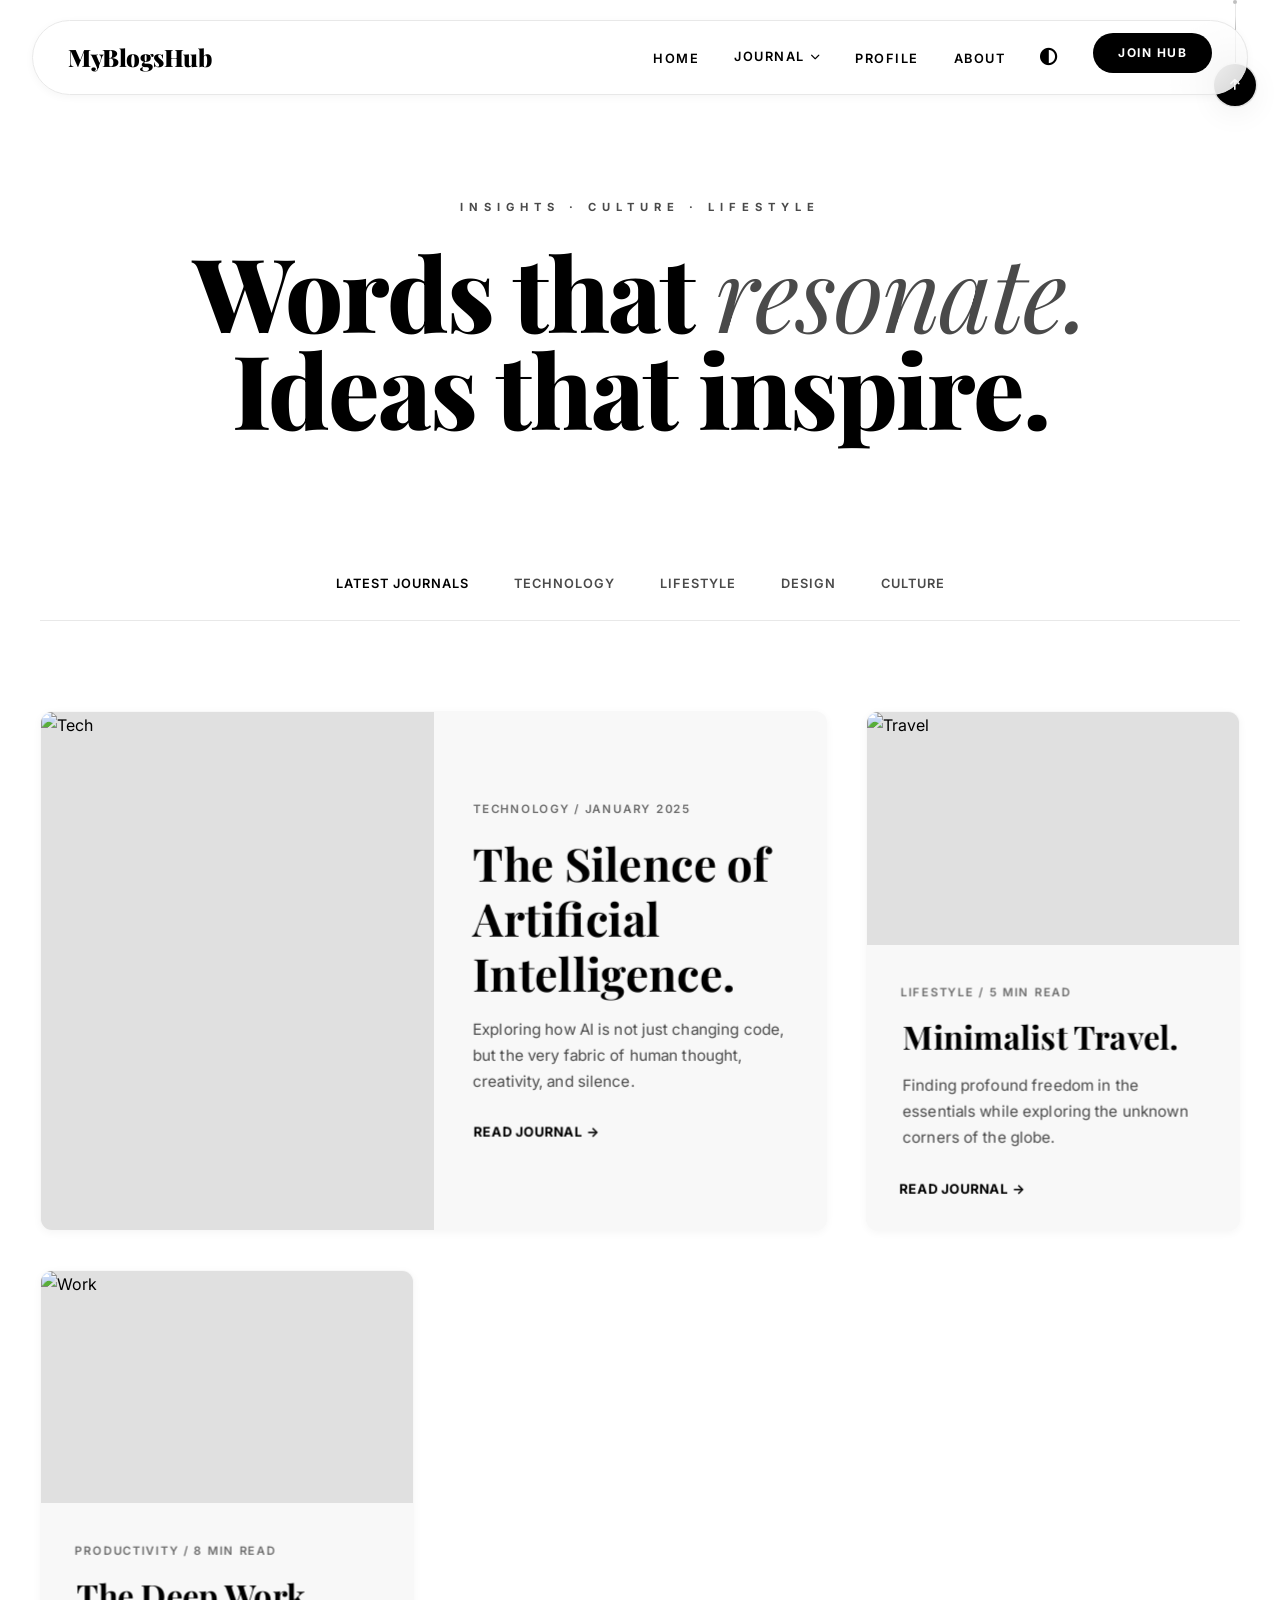
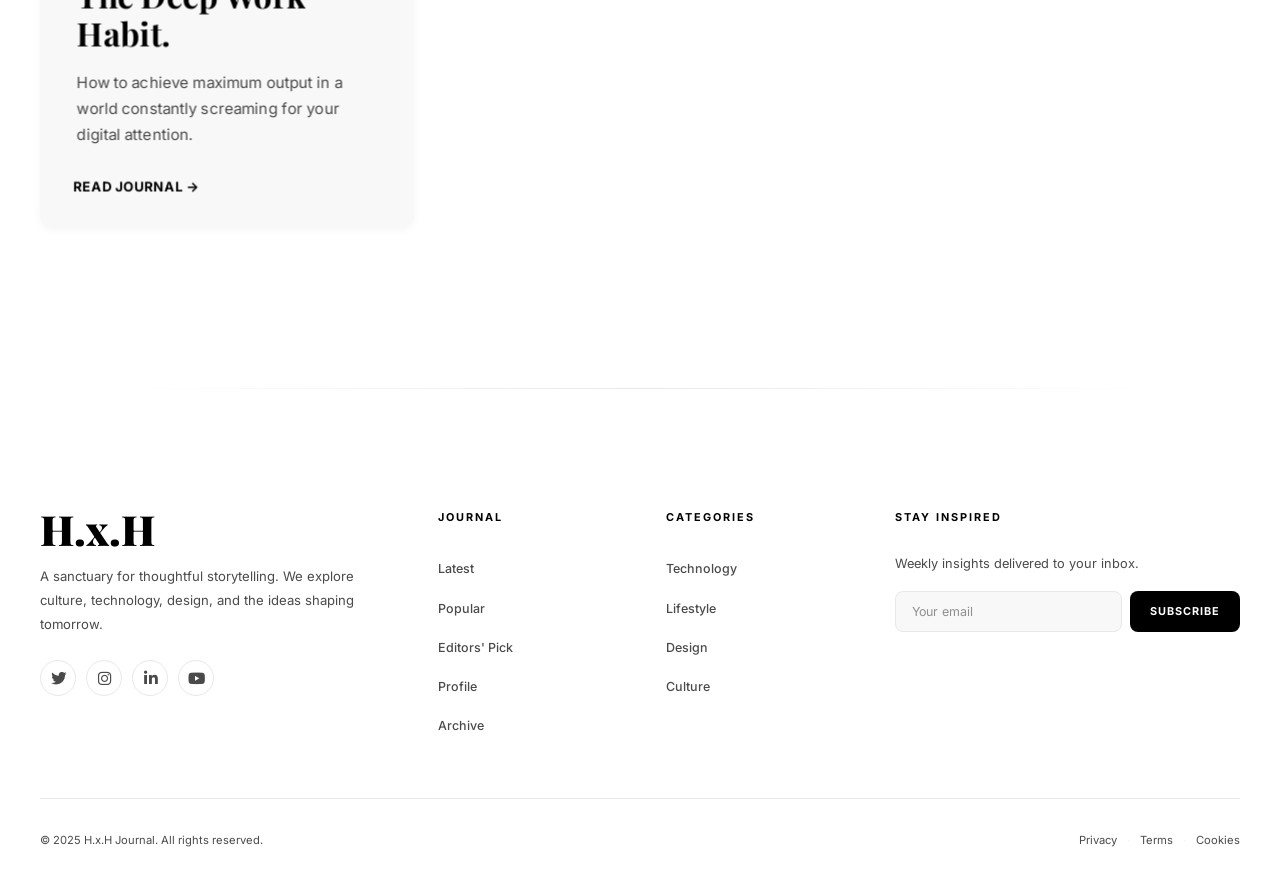
==== index.html @ dd40be82 "rider: removed drag-to-scroll, restored simple click-to-top button" ====
<!DOCTYPE html>
<html lang="en">
<head>
  <meta charset="UTF-8">
  <meta name="viewport" content="width=device-width, initial-scale=1.0">
  <title>H.x.H – Premium Responsive Journal</title>
  <link rel="stylesheet" href="https://cdnjs.cloudflare.com/ajax/libs/font-awesome/6.0.0-beta3/css/all.min.css">
  <link rel="stylesheet" href="css/style.css?v=16">
  <script src="https://cdn.tailwindcss.com"></script>
  <style>
    .hero {
      padding: clamp(140px, 22vh, 220px) 0 clamp(50px, 8vw, 100px);
      text-align: center;
    }
    .hero-tag {
      font-size: clamp(0.6rem, 0.9vw, 0.7rem);
      text-transform: uppercase;
      letter-spacing: clamp(3px, 1vw, 6px);
      color: var(--sub-text);
      margin-bottom: 25px;
      display: block;
      font-weight: 700;
    }
    .hero h1 {
      font-family: 'Playfair Display', serif;
      font-size: clamp(2.2rem, 8vw, 6.8rem);
      font-weight: 800;
      line-height: 0.95;
      letter-spacing: -2px;
      margin-bottom: 35px;
    }
    .hero h1 span {
      font-style: italic;
      font-weight: 400;
      color: var(--sub-text);
    }
    .filter-bar {
      display: flex;
      justify-content: center;
      gap: clamp(15px, 4vw, 45px);
      margin-bottom: clamp(50px, 8vw, 90px);
      border-bottom: 1px solid var(--border-color);
      padding-bottom: 25px;
      overflow-x: auto;
      scrollbar-width: none;
      -ms-overflow-style: none;
      flex-wrap: nowrap;
    }
    .filter-bar::-webkit-scrollbar { display: none; }
    .filter-item {
      background: none;
      border: none;
      color: var(--sub-text);
      cursor: pointer;
      font-family: 'Inter', sans-serif;
      font-weight: 600;
      font-size: clamp(0.72rem, 1vw, 0.85rem);
      position: relative;
      text-transform: uppercase;
      letter-spacing: 1px;
      transition: color 0.3s, transform 0.3s;
      white-space: nowrap;
      padding: 4px 0;
      flex-shrink: 0;
    }
    .filter-item:hover { transform: translateY(-1px); }
    .filter-item.active, .filter-item:hover { color: var(--text-color); }
    .filter-item.active::after {
      content: '';
      position: absolute;
      bottom: -26px;
      left: 0;
      width: 100%;
      height: 2px;
      background: var(--text-color);
      border-radius: 1px;
      animation: slideIn 0.3s ease;
    }
    @keyframes slideIn {
      0% { transform: scaleX(0); }
      100% { transform: scaleX(1); }
    }
    .blog-masonry {
      display: grid;
      grid-template-columns: repeat(12, 1fr);
      gap: clamp(20px, 3vw, 40px);
      padding-bottom: clamp(60px, 10vw, 120px);
    }
    .blog-card { grid-column: span 4; }
    .blog-card.featured { grid-column: span 8; flex-direction: row; }
    .featured .card-img-wrap { width: 50%; height: auto; min-height: 400px; aspect-ratio: unset; }
    .featured .card-title { font-size: clamp(1.6rem, 3.5vw, 2.8rem); }
    @media (max-width: 1100px) {
      .blog-card { grid-column: span 6; }
      .blog-card.featured { grid-column: span 12; flex-direction: column; }
      .featured .card-img-wrap { width: 100%; min-height: 320px; aspect-ratio: 16/9; }
    }
    @media (max-width: 768px) {
      .blog-card { grid-column: span 12; }
      .hero h1 { font-size: 3rem; }
      .filter-bar { gap: 20px; justify-content: flex-start; padding: 0 10px 20px; }
    }
    @media (max-width: 420px) {
      .hero { padding: 110px 0 40px; }
      .hero h1 { font-size: 2rem; }
      .hero-tag { font-size: 0.58rem; letter-spacing: 2px; }
      .featured .card-title { font-size: 1.4rem; }
      .blog-masonry { gap: 16px; }
      .filter-bar { gap: 12px; padding-bottom: 16px; }
      .filter-item { font-size: 0.65rem; }
    }
  </style>
</head>
<body class="light-theme">


  <header id="mainHeader">
    <div class="nav-wrap" id="navWrap">
      <a href="index.html" class="logo">MyBlogsHub</a>
      <nav>
        <ul class="nav-links" id="navLinks">
          <li><a href="index.html">Home</a></li>
          <li class="dropdown-parent">
            <span class="dropdown-toggle">Journal <i class="fas fa-chevron-down"></i></span>
            <ul class="dropdown-menu">
              <li><a href="blogs.html?category=all" class="all-cat">All Categories</a></li>
              <li><a href="blogs.html?category=technology">Technology</a></li>
              <li><a href="blogs.html?category=lifestyle">Lifestyle</a></li>
              <li><a href="blogs.html?category=design">Design</a></li>
              <li><a href="blogs.html?category=culture">Culture</a></li>
              <li><a href="blogs.html?category=productivity">Productivity</a></li>
            </ul>
          </li>

          <li><a href="profile.html">Profile</a></li>
          <li><a href="about.html">About</a></li>
          <li><button class="theme-toggle" id="themeToggle"><i class="fas fa-adjust"></i></button></li>
          <li><a href="join-hub.html" class="join-hub-btn">Join Hub</a></li>
        </ul>
        <button class="hamburger-icon" onclick="toggleMenu()"><i class="fas fa-bars"></i></button>
      </nav>
    </div>
  </header>

  <div id="closeBtn" onclick="toggleMenu()">&times;</div>

  <main>
    <section class="hero container" data-parallax="0.08">
      <span class="hero-tag reveal">Insights · Culture · Lifestyle</span>
      <h1 class="reveal">Words that <span>resonate.</span><br>Ideas that inspire.</h1>
    </section>
    <section class="container reveal">
      <div class="filter-bar reveal">
        <button class="filter-item active ripple-btn">Latest Journals</button>
        <button class="filter-item ripple-btn">Technology</button>
        <button class="filter-item ripple-btn">Lifestyle</button>
        <button class="filter-item ripple-btn">Design</button>
        <button class="filter-item ripple-btn">Culture</button>
      </div>
      <div class="blog-masonry" id="blogGrid">
        <article class="blog-card featured tilt-card">
          <div class="card-img-wrap"><img src="https://images.unsplash.com/photo-1499750310107-5fef28a66643?auto=format&fit=crop&w=1200&q=80" alt="Tech" loading="lazy"></div>
          <div class="card-content tilt-card-inner">
            <span class="card-meta">Technology / January 2025</span>
            <h2 class="card-title">The Silence of Artificial Intelligence.</h2>
            <p class="card-desc">Exploring how AI is not just changing code, but the very fabric of human thought, creativity, and silence.</p>
            <a href="post.html?id=0" class="card-link">Read Journal &rarr;</a>
          </div>
        </article>
        <article class="blog-card tilt-card">
          <div class="card-img-wrap"><img src="https://images.unsplash.com/photo-1516483638261-f4dbaf036963?auto=format&fit=crop&w=800&q=80" alt="Travel" loading="lazy"></div>
          <div class="card-content tilt-card-inner">
            <span class="card-meta">Lifestyle / 5 min read</span>
            <h2 class="card-title">Minimalist Travel.</h2>
            <p class="card-desc">Finding profound freedom in the essentials while exploring the unknown corners of the globe.</p>
            <a href="post.html?id=1" class="card-link">Read Journal &rarr;</a>
          </div>
        </article>
        <article class="blog-card tilt-card">
          <div class="card-img-wrap"><img src="https://images.unsplash.com/photo-1515378791036-0648a3ef77b2?auto=format&fit=crop&w=800&q=80" alt="Work" loading="lazy"></div>
          <div class="card-content tilt-card-inner">
            <span class="card-meta">Productivity / 8 min read</span>
            <h2 class="card-title">The Deep Work Habit.</h2>
            <p class="card-desc">How to achieve maximum output in a world constantly screaming for your digital attention.</p>
            <a href="post.html?id=2" class="card-link">Read Journal &rarr;</a>
          </div>
        </article>
      </div>
    </section>
  </main>

  <footer>
    <div class="container">
      <div class="footer-grid">
        <div class="footer-col footer-about">
          <div class="footer-logo">H.x.H</div>
          <p>A sanctuary for thoughtful storytelling. We explore culture, technology, design, and the ideas shaping tomorrow.</p>
          <div class="social-icons">
            <a href="#" aria-label="Twitter"><i class="fab fa-twitter"></i></a>
            <a href="#" aria-label="Instagram"><i class="fab fa-instagram"></i></a>
            <a href="#" aria-label="LinkedIn"><i class="fab fa-linkedin-in"></i></a>
            <a href="#" aria-label="YouTube"><i class="fab fa-youtube"></i></a>
          </div>
        </div>
        <div class="footer-col"><h4>Journal</h4><ul class="footer-links"><li><a href="blogs.html?category=all">Latest</a></li><li><a href="blogs.html?category=all">Popular</a></li><li><a href="blogs.html?category=all">Editors' Pick</a></li><li><a href="profile.html">Profile</a></li><li><a href="blogs.html?category=all">Archive</a></li></ul></div>
        <div class="footer-col"><h4>Categories</h4><ul class="footer-links"><li><a href="blogs.html?category=technology">Technology</a></li><li><a href="blogs.html?category=lifestyle">Lifestyle</a></li><li><a href="blogs.html?category=design">Design</a></li><li><a href="blogs.html?category=culture">Culture</a></li></ul></div>
        <div class="footer-col"><h4>Stay Inspired</h4><p class="newsletter-text">Weekly insights delivered to your inbox.</p><form class="newsletter-form" onsubmit="event.preventDefault();this.querySelector('input').value='';this.querySelector('button').textContent='Subscribed!';setTimeout(()=>this.querySelector('button').textContent='Subscribe',2000);"><input type="email" placeholder="Your email" required><button type="submit">Subscribe</button></form></div>
      </div>
      <div class="footer-bottom"><span>&copy; 2025 H.x.H Journal. All rights reserved.</span><div class="footer-links-row"><a href="#">Privacy</a><span class="dot">&middot;</span><a href="#">Terms</a><span class="dot">&middot;</span><a href="#">Cookies</a></div></div>
    </div>
  </footer>

  <script src="https://cdnjs.cloudflare.com/ajax/libs/gsap/3.12.5/gsap.min.js"></script>
  <script src="https://cdnjs.cloudflare.com/ajax/libs/gsap/3.12.5/ScrollTrigger.min.js"></script>
  <script src="js/app.js?v=16"></script>
  <script>
    document.querySelectorAll('.filter-item').forEach(item=>{ item.addEventListener('click',function(){ document.querySelectorAll('.filter-item').forEach(b=>b.classList.remove('active')); this.classList.add('active'); }); });
  </script>

<div id="pt" style="position:fixed;top:0;left:0;width:100%;height:100%;background:var(--bg-color);z-index:9999;pointer-events:none;display:none;transform-origin:bottom;"></div>
</body>
</html>
---- css/style.css ----
@import url('https://fonts.googleapis.com/css2?family=Inter:wght@300;400;500;600;700&family=Playfair+Display:ital,wght@0,700;0,800;0,900;1,700&display=swap');

:root {
  --bg-color: #ffffff;
  --text-color: #000000;
  --accent-color: #1a1a1a;
  --sub-text: #4a4a4a;
  --card-bg: #f8f8f8;
  --border-color: #e8e8e8;
  --glass-bg: rgba(255, 255, 255, 0.82);
  --shadow-sm: 0 2px 8px rgba(0,0,0,0.04);
  --shadow-md: 0 8px 30px rgba(0,0,0,0.06);
  --shadow-lg: 0 20px 60px rgba(0,0,0,0.08);
  --shadow-hover: 0 25px 70px rgba(0,0,0,0.1);
  --spring: cubic-bezier(0.34, 1.56, 0.64, 1);
  --smooth: cubic-bezier(0.22, 1, 0.36, 1);
  --snap: cubic-bezier(0.5, 0, 0, 1);
  --radius-sm: 6px;
  --radius-md: 12px;
  --radius-lg: 20px;
  --radius-full: 100px;
}

.dark-theme {
  --bg-color: #0a0a0a;
  --text-color: #ffffff;
  --accent-color: #f0f0f0;
  --sub-text: #b0b0b0;
  --card-bg: #111111;
  --border-color: #1e1e1e;
  --glass-bg: rgba(10, 10, 10, 0.88);
  --shadow-sm: 0 2px 8px rgba(0,0,0,0.2);
  --shadow-md: 0 8px 30px rgba(0,0,0,0.3);
  --shadow-lg: 0 20px 60px rgba(0,0,0,0.4);
  --shadow-hover: 0 25px 70px rgba(0,0,0,0.5);
}

* { margin:0; padding:0; box-sizing:border-box; }

html {
  scroll-behavior: smooth;
  -webkit-tap-highlight-color: transparent;
  overflow-x: hidden;
  -webkit-overflow-scrolling: touch;
}

@media (max-width: 768px) { html { scroll-behavior: auto; } }

::-webkit-scrollbar { width: 5px; }
::-webkit-scrollbar-track { background: transparent; }
::-webkit-scrollbar-thumb { background: var(--border-color); border-radius: 20px; transition: background 0.3s; }
::-webkit-scrollbar-thumb:hover { background: var(--sub-text); }

body {
  font-family: 'Inter', sans-serif;
  background: var(--bg-color);
  color: var(--text-color);
  transition: background-color 0.8s var(--smooth), color 0.8s var(--smooth);
  line-height: 1.7;
  overflow-x: hidden;
  -webkit-font-smoothing: antialiased;
  -moz-osx-font-smoothing: grayscale;
  min-height: 100vh;
  -webkit-user-select: none;
  user-select: none;
}

.post-body, .blogs-grid, .blog-card, .card-content {
  -webkit-user-select: text;
  user-select: text;
}

.container { max-width: 1400px; margin: 0 auto; padding: 0 40px; width: 100%; }

/* ===== HEADER ===== */
header {
  position: fixed;
  top: 20px;
  left: 0;
  right: 0;
  z-index: 1000;
  transition: transform 0.7s var(--smooth), opacity 0.7s var(--smooth);
}
header.hidden { transform: translateY(-130px); opacity: 0; pointer-events: none; }

.nav-wrap {
  margin: 0 auto;
  width: 95%;
  max-width: 1250px;
  background: var(--glass-bg);
  backdrop-filter: blur(28px) saturate(1.2);
  -webkit-backdrop-filter: blur(28px) saturate(1.2);
  border: 1px solid var(--border-color);
  border-radius: var(--radius-full);
  padding: 12px 35px;
  display: flex;
  justify-content: space-between;
  align-items: center;
  transition: padding 0.6s var(--smooth), width 0.6s var(--smooth), border-radius 0.6s var(--smooth), box-shadow 0.6s var(--smooth), background 0.6s var(--smooth);
  box-shadow: var(--shadow-sm);
}
@media (max-width: 768px) {
  .nav-wrap { backdrop-filter: none; -webkit-backdrop-filter: none; background: var(--bg-color); }
  .dark-theme .nav-wrap { background: rgba(10,10,10,0.95); }
}
.nav-wrap.scrolled { padding: 8px 30px; width: 90%; border-radius: 80px; box-shadow: var(--shadow-md); }

.logo {
  font-family: 'Playfair Display', serif;
  font-weight: 900;
  font-size: clamp(1.2rem, 2.5vw, 1.5rem);
  letter-spacing: -0.5px;
  color: var(--text-color);
  text-decoration: none;
  white-space: nowrap;
  transition: opacity 0.4s var(--smooth), transform 0.5s var(--spring);
}
.logo:hover { opacity: 0.7; transform: scale(1.05); }

.nav-links { display: flex; list-style: none; gap: 35px; align-items: center; }
.nav-links a {
  text-decoration: none; color: var(--text-color);
  font-size: 0.8rem; font-weight: 600; text-transform: uppercase;
  letter-spacing: 1.5px; transition: opacity 0.35s var(--smooth), transform 0.35s var(--spring);
  white-space: nowrap; position: relative;
}
@media (hover: hover) { .nav-links a:hover { opacity: 0.5; transform: translateY(-2px); } }
.nav-links a::after {
  content: ''; position: absolute; bottom: -3px; left: 0;
  width: 0; height: 1.5px; background: var(--text-color);
  transition: width 0.4s var(--snap);
}
@media (hover: hover) { .nav-links a:hover::after { width: 100%; } }

/* ===== DROPDOWN ===== */
.dropdown-parent { position: static; }
.dropdown-toggle {
  cursor: pointer; display: flex; align-items: center; gap: 6px;
  color: var(--text-color); font-size: 0.8rem; font-weight: 600;
  text-transform: uppercase; letter-spacing: 1.5px; white-space: nowrap;
}
.dropdown-toggle i { font-size: 0.6rem; transition: transform 0.6s var(--snap); }
.dropdown-parent.show .dropdown-toggle i, .dropdown-toggle i.open { transform: rotate(180deg); }
.dropdown-menu {
  position: static; left: auto; top: auto; transform: none;
  background: transparent; backdrop-filter: none; border: none;
  padding: 0; min-width: 0; list-style: none; opacity: 1; visibility: visible;
  pointer-events: all; box-shadow: none; text-align: center; display: none;
}
.dropdown-parent.show .dropdown-menu, .dropdown-parent.open .dropdown-menu { display: block; }
.dropdown-menu li a {
  display: block; padding: 8px 0; font-size: 0.9rem; letter-spacing: 1.2px;
  color: var(--sub-text); text-transform: capitalize; text-align: center;
  text-decoration: none; transition: all 0.35s var(--smooth);
}
.dropdown-menu li a:hover { background: var(--border-color); color: var(--text-color); }
.dropdown-menu li a.all-cat { border-bottom: 1px solid var(--border-color); margin-bottom: 4px; font-weight: 700; color: var(--text-color); }

@media (min-width: 769px) {
  .dropdown-parent { position: relative; }
  .dropdown-menu {
    position: absolute; top: calc(100% + 18px); left: 50%;
    transform: translateX(-50%) translateY(12px) scale(0.94);
    background: var(--glass-bg); backdrop-filter: blur(30px) saturate(1.2);
    -webkit-backdrop-filter: blur(30px) saturate(1.2);
    border: 1px solid var(--border-color); border-radius: var(--radius-md);
    padding: 8px 0; min-width: 210px; opacity: 0; visibility: hidden;
    pointer-events: none; transition: all 0.45s var(--snap);
    box-shadow: var(--shadow-md); text-align: left; display: block; transform-origin: top center;
  }
  .dropdown-parent.show .dropdown-menu {
    opacity: 1; visibility: visible; pointer-events: all;
    transform: translateX(-50%) translateY(0) scale(1);
  }
  .dropdown-menu li a { padding: 10px 22px; font-size: 0.72rem; text-align: left; }
}

.theme-toggle { background: none; border: none; cursor: pointer; color: var(--text-color); font-size: 1.1rem; padding: 0; transition: transform 0.8s var(--spring); }
.theme-toggle:hover { transform: rotate(50deg) scale(1.15); }

.join-hub-btn {
  background: var(--text-color); color: var(--bg-color) !important;
  padding: 10px 25px; border-radius: var(--radius-full);
  font-size: 0.75rem !important; font-weight: 700 !important;
  transition: all 0.45s var(--spring) !important; display: inline-block; overflow: hidden;
}
.join-hub-btn:hover { transform: translateY(-3px) scale(1.03); opacity: 0.9 !important; box-shadow: 0 10px 30px rgba(0,0,0,0.12); }

.hamburger-icon { display: none; background: none; border: none; font-size: 1.3rem; color: var(--text-color); cursor: pointer; z-index: 1002; }
#closeBtn { display: none; }

/* ===== BACK BUTTON ===== */
.back-btn {
  display: inline-flex; align-items: center; gap: 8px;
  color: var(--sub-text); font-weight: 600; font-size: 0.8rem;
  text-transform: uppercase; letter-spacing: 1.5px; margin-bottom: 30px;
  transition: all 0.45s var(--smooth); background: none; border: none;
  font-family: 'Inter', sans-serif; text-decoration: none;
}
.back-btn:hover { color: var(--text-color); gap: 16px; }
.back-btn i { transition: transform 0.45s var(--snap); }
.back-btn:hover i { transform: translateX(-6px); }

/* ===== SEARCH & CATEGORY PILLS ===== */
.search-wrap { display: flex; justify-content: center; margin-bottom: 40px; }
.search-box {
  display: flex; align-items: center; gap: 12px;
  background: var(--card-bg); border: 1px solid var(--border-color);
  border-radius: var(--radius-full); padding: 12px 22px;
  width: 100%; max-width: 550px; transition: all 0.5s var(--smooth);
}
.search-box:focus-within { border-color: var(--text-color); box-shadow: 0 0 0 8px rgba(128,128,128,0.05); transform: scale(1.015); }
.search-box i { color: var(--sub-text); font-size: 1rem; }
.search-box input {
  flex: 1; border: none; background: transparent; color: var(--text-color);
  font-family: 'Inter', sans-serif; font-size: 0.9rem; outline: none;
}
.search-box input::placeholder { color: var(--sub-text); opacity: 0.7; }

.cat-filters { display: flex; justify-content: center; flex-wrap: wrap; gap: clamp(8px, 1.5vw, 14px); margin-bottom: 50px; }
.cat-pill {
  background: transparent; border: 1px solid var(--border-color);
  color: var(--sub-text); padding: 8px 20px; border-radius: var(--radius-full);
  font-family: 'Inter', sans-serif; font-size: clamp(0.7rem, 0.9vw, 0.78rem);
  font-weight: 600; cursor: pointer; text-transform: uppercase;
  letter-spacing: 1px; transition: all 0.45s var(--spring);
  white-space: nowrap; text-decoration: none; display: inline-block; overflow: hidden;
}
.cat-pill:hover, .cat-pill.active { background: var(--text-color); color: var(--bg-color); border-color: var(--text-color); transform: translateY(-3px) scale(1.03); box-shadow: 0 8px 25px rgba(0,0,0,0.1); }

/* ===== CARDS ===== */
.blog-card {
  background: var(--card-bg); border-radius: var(--radius-md); overflow: hidden;
  transition: transform 0.5s cubic-bezier(0.25,0.46,0.45,0.94), box-shadow 0.5s cubic-bezier(0.25,0.46,0.45,0.94), border-color 0.5s var(--smooth);
  display: flex; flex-direction: column; border: 1px solid transparent;
  box-shadow: var(--shadow-sm); position: relative;
}
@media (hover: hover) {
  .blog-card:hover { transform: translateY(-8px) scale(1.01); box-shadow: var(--shadow-hover); border-color: var(--border-color); }
}
.blog-card::before {
  content: ''; position: absolute; inset: -1px;
  border-radius: calc(var(--radius-md) + 1px);
  background: linear-gradient(135deg, transparent 40%, var(--border-color) 50%, transparent 60%);
  background-size: 200% 200%; opacity: 0; transition: opacity 0.6s var(--smooth); z-index: -1; pointer-events: none;
}
@media (hover: hover) {
  .blog-card:hover::before { opacity: 1; animation: cardBorderFlow 3s ease-in-out infinite; }
}

.card-img-wrap { width: 100%; aspect-ratio: 16/10; overflow: hidden; position: relative; background: #e0e0e0; }
.dark-theme .card-img-wrap { background: #1a1a1a; }
.card-img-wrap img { width: 100%; height: 100%; object-fit: cover; transition: transform 1.2s cubic-bezier(0.25,0.46,0.45,0.94); }
@media (hover: hover) { .blog-card:hover .card-img-wrap img { transform: scale(1.08); } }

.card-content { padding: clamp(22px, 3vw, 40px); display: flex; flex-direction: column; justify-content: center; flex: 1; }
.card-meta { font-size: 0.7rem; text-transform: uppercase; letter-spacing: 1.5px; color: var(--sub-text); margin-bottom: 14px; font-weight: 600; opacity: 0.8; }
.card-title { font-family: 'Playfair Display', serif; font-size: clamp(1.3rem, 2.5vw, 2rem); line-height: 1.2; margin-bottom: 16px; color: var(--text-color); font-weight: 700; }
.blog-card:hover .card-title { opacity: 0.8; }
.card-desc { font-size: clamp(0.8rem, 1.3vw, 0.95rem); color: var(--sub-text); margin-bottom: 22px; line-height: 1.7; }
.card-link { color: var(--text-color); font-weight: 700; text-decoration: none; font-size: 0.8rem; text-transform: uppercase; letter-spacing: 0.5px; transition: gap 0.45s var(--spring), opacity 0.4s var(--smooth); display: inline-flex; align-items: center; gap: 6px; }
.card-link:hover { gap: 14px; opacity: 0.7; }
.no-results { text-align: center; grid-column: 1 / -1; padding: 60px 20px; color: var(--sub-text); font-size: 1rem; }


/* ===== TILT ===== */
.tilt-card { transform-style: preserve-3d; perspective: 1200px; }
.tilt-card-inner { transition: transform 0.15s var(--smooth); transform-style: preserve-3d; }
.tilt-card .card-content { transform: translateZ(20px); }
.tilt-card .card-img-wrap { transform: translateZ(0); transition: transform 0.5s var(--smooth); }
.tilt-card:hover .card-img-wrap { transform: translateZ(10px); }
.tilt-card .card-meta { transform: translateZ(15px); }
.tilt-card .card-link { transform: translateZ(25px); }

/* ===== RIPPLE ===== */
.ripple-btn { position: relative; overflow: hidden; }
.ripple-btn .ripple { position: absolute; border-radius: 50%; background: rgba(255,255,255,0.3); transform: scale(0); animation: rippleAnim 0.6s ease-out forwards; pointer-events: none; }
.dark-theme .ripple-btn .ripple { background: rgba(255,255,255,0.15); }

@keyframes fadeUp { 0% { opacity: 0; transform: translateY(35px) scale(0.96); } 100% { opacity: 1; transform: translateY(0) scale(1); } }
@keyframes rippleAnim { 0% { transform: scale(0); opacity: 0.5; } 100% { transform: scale(4); opacity: 0; } }
@keyframes cardBorderFlow { 0% { background-position: 0% 50%; } 50% { background-position: 100% 50%; } 100% { background-position: 0% 50%; } }

/* ===== FOOTER ===== */
footer { padding: clamp(80px, 12vw, 120px) 0 0; margin-top: 40px; position: relative; }
footer::before { content: ''; position: absolute; top: 0; left: 10%; right: 10%; height: 1px; background: linear-gradient(90deg, transparent, var(--border-color), transparent); }
.footer-grid { display: grid; grid-template-columns: 2fr 1fr 1fr 1.5fr; gap: clamp(30px, 5vw, 60px); padding-bottom: clamp(40px, 6vw, 60px); }
.footer-col h4 { font-weight: 700; font-size: clamp(0.68rem, 0.85vw, 0.8rem); text-transform: uppercase; letter-spacing: 2px; margin-bottom: clamp(20px, 2.5vw, 28px); color: var(--text-color); }
.footer-logo { font-family: 'Playfair Display', serif; font-size: clamp(2rem, 3.5vw, 2.6rem); font-weight: 900; line-height: 1; margin-bottom: 16px; color: var(--text-color); }
.footer-about p { color: var(--sub-text); font-size: clamp(0.82rem, 1vw, 0.95rem); line-height: 1.8; margin-bottom: 24px; max-width: 380px; }
.newsletter-text { color: var(--sub-text); font-size: clamp(0.78rem, 1vw, 0.88rem); margin-bottom: 16px; line-height: 1.6; }
.footer-links { list-style: none; display: flex; flex-direction: column; gap: 12px; }
.footer-links a { color: var(--sub-text); text-decoration: none; font-size: clamp(0.78rem, 0.95vw, 0.88rem); font-weight: 500; transition: color 0.35s var(--smooth), transform 0.4s var(--spring); display: inline-flex; align-items: center; gap: 6px; }
.footer-links a:hover { color: var(--text-color); transform: translateX(10px); }
.social-icons { display: flex; gap: 10px; flex-wrap: wrap; }
.social-icons a { color: var(--sub-text); font-size: clamp(0.9rem, 1.2vw, 1.05rem); transition: all 0.45s var(--spring); display: flex; align-items: center; justify-content: center; width: 36px; height: 36px; border-radius: 50%; border: 1px solid var(--border-color); text-decoration: none; }
.social-icons a:hover { color: var(--bg-color); background: var(--text-color); border-color: var(--text-color); transform: translateY(-5px) scale(1.08); box-shadow: 0 8px 25px rgba(0,0,0,0.08); }
.newsletter-form { display: flex; gap: 8px; align-items: stretch; }
.newsletter-form input { flex: 1; background: var(--card-bg); border: 1px solid var(--border-color); padding: clamp(10px, 1.2vw, 12px) clamp(14px, 1.8vw, 16px); color: var(--text-color); font-family: 'Inter', sans-serif; font-size: clamp(0.78rem, 0.9vw, 0.85rem); border-radius: 8px; outline: none; transition: border-color 0.3s var(--smooth), box-shadow 0.3s var(--smooth); min-width: 0; }
.newsletter-form input::placeholder { color: var(--sub-text); opacity: 0.6; }
.newsletter-form input:focus { border-color: var(--text-color); box-shadow: 0 0 0 3px rgba(128,128,128,0.05); }
.newsletter-form button { background: var(--text-color); color: var(--bg-color); border: none; padding: clamp(10px, 1.2vw, 12px) clamp(16px, 2vw, 20px); font-family: 'Inter', sans-serif; font-weight: 700; font-size: clamp(0.65rem, 0.85vw, 0.75rem); text-transform: uppercase; letter-spacing: 1px; border-radius: 8px; cursor: pointer; transition: all 0.4s var(--spring); white-space: nowrap; overflow: hidden; }
.newsletter-form button:hover { opacity: 0.85; transform: translateY(-2px) scale(1.03); }
.footer-bottom { display: flex; justify-content: space-between; align-items: center; padding: clamp(22px, 3vw, 32px) 0; border-top: 1px solid var(--border-color); font-size: clamp(0.7rem, 0.85vw, 0.8rem); color: var(--sub-text); flex-wrap: wrap; gap: 12px; margin-top: 0; }
.footer-bottom a { color: var(--sub-text); text-decoration: none; transition: color 0.35s var(--smooth); }
.footer-bottom a:hover { color: var(--text-color); }
.footer-links-row { display: flex; align-items: center; gap: 10px; }
.dot { color: var(--border-color); font-size: 0.6rem; }

/* ===== FOCUS MODE ===== */
body.focus-mode header, body.focus-mode footer, body.focus-mode .back-btn, body.focus-mode .post-nav, body.focus-mode .post-footer, body.focus-mode .post-img, body.focus-mode .post-header .post-meta, body.focus-mode .post-header .post-cat { display: none !important; }
body.focus-mode main { padding-top: clamp(30px,5vh,60px); padding-bottom: clamp(30px,5vh,60px); animation: none; }
body.focus-mode .post-wrap { max-width: 720px; }
body.focus-mode .post-body p { font-size: clamp(1rem,1.3vw,1.15rem); line-height: 2; }
body.focus-mode .container { padding: 0 clamp(30px,6vw,60px); }



/* ===== RESPONSIVE ===== */
@media (max-width: 768px) {
  .container { padding: 0 25px; }
  .hamburger-icon { display: block; }
  .nav-links { position: fixed; top: 0; right: -100%; width: 100%; height: 100vh; height: 100dvh; background: var(--bg-color); flex-direction: column; justify-content: flex-start; align-items: center; padding-top: 80px; padding-bottom: 40px; overflow-y: auto; transition: right 0.65s var(--snap); z-index: 1001; gap: 18px; }
  .nav-links.active { right: 0; }
  .nav-links li { width: 100%; text-align: center; flex-shrink: 0; }
  .nav-links a { font-size: 1.1rem; letter-spacing: 2px; }
  .nav-links .hamburger-icon { display: none; }
  #closeBtn { display: none; position: fixed; top: 20px; right: 20px; font-size: 2rem; color: var(--text-color); cursor: pointer; z-index: 1003; background: none; border: none; line-height: 1; }
  .nav-links .dropdown-parent { position: static !important; }
  .nav-links .dropdown-parent .dropdown-menu { position: static !important; left: auto !important; top: auto !important; transform: none !important; width: 100% !important; min-width: 0 !important; display: none !important; padding: 0 !important; margin: 0 !important; background: transparent !important; border: none !important; box-shadow: none !important; text-align: center !important; opacity: 1 !important; visibility: visible !important; pointer-events: all !important; list-style: none !important; }
  .nav-links .dropdown-parent.open .dropdown-menu { display: block !important; }
  .nav-links .dropdown-menu li a { display: block !important; width: 100% !important; padding: 8px 0 !important; font-size: 0.9rem !important; text-align: center !important; }
  .nav-wrap { padding: 10px 22px; border-radius: 50px; }
  .nav-wrap.scrolled { padding: 7px 20px; border-radius: 40px; }
  .footer-grid { grid-template-columns: 1fr 1fr; gap: 35px; }
  .footer-grid .footer-col:last-child { grid-column: span 2; }
  .footer-about { grid-column: span 2; }
  .newsletter-form { flex-direction: row; }
  .dropdown-toggle { display: inline-flex; align-items: center; justify-content: center; gap: 6px; padding: 10px 20px; font-size: 1.1rem; letter-spacing: 2px; }
}

@media (max-width: 420px) {
  .container { padding: 0 15px; }
  .nav-wrap { padding: 8px 18px; border-radius: 40px; }
  .nav-wrap.scrolled { padding: 6px 15px; border-radius: 35px; }
  .logo { font-size: 1.05rem; }
  .hamburger-icon { font-size: 1.1rem; }
  #closeBtn { top: 15px; right: 15px; font-size: 1.8rem; }
  .card-content { padding: 18px 15px; }
  .card-title { font-size: 1.2rem; }
  .card-desc { font-size: 0.78rem; }
  .cat-pill { padding: 6px 14px; font-size: 0.65rem; }
  .search-box { padding: 10px 16px; }
  .footer-grid { grid-template-columns: 1fr; gap: 35px; }
  .footer-grid .footer-col:last-child, .footer-about { grid-column: span 1; }
  .newsletter-form { flex-direction: column; }
  .footer-bottom { flex-direction: column; text-align: center; gap: 8px; }
}

@media (max-width: 1100px) {
  .footer-grid { grid-template-columns: 1.5fr 1fr 1.2fr; gap: 30px; }
  .footer-grid .footer-col:last-child { grid-column: span 3; }
  .footer-about p { max-width: 100%; }
  .newsletter-form { flex-direction: column; }
}

@media (prefers-reduced-motion: reduce) {
  *, *::before, *::after { animation-duration: 0.01ms !important; animation-iteration-count: 1 !important; transition-duration: 0.01ms !important; scroll-behavior: auto !important; }
}

@supports (content-visibility: auto) {
  section { content-visibility: auto; contain-intrinsic-size: 1px 500px; }
}

/* ===== SCROLL PROGRESS BAR ===== */
#scrollProgress { position: fixed; top: 0; left: 0; width: 0; height: 2px; background: var(--text-color); z-index: 10001; pointer-events: none; transition: opacity 0.4s; }

/* ===== SCROLL RIDER ===== */
#riderWrap {
  position: fixed; right: 24px; top: 0; z-index: 999;
  display: flex; flex-direction: column; align-items: center;
  pointer-events: none;
}
#riderWrap::before {
  content: ''; display: block; width: 4px; height: 4px;
  border-radius: 50%; background: var(--text-color);
  flex-shrink: 0; opacity: 0.25;
}
#riderLine {
  width: 1px; height: 60px; min-height: 60px;
  background: linear-gradient(180deg, var(--border-color) 20%, var(--sub-text));
  flex-shrink: 0; will-change: height;
}
#riderBtn {
  pointer-events: auto; cursor: pointer; user-select: none;
  width: 42px; height: 42px; border-radius: 50%; border: none;
  background: var(--text-color); color: var(--bg-color);
  display: flex; align-items: center; justify-content: center;
  box-shadow: var(--shadow-md), 0 0 0 1.5px var(--border-color);
  transition: box-shadow 0.3s, opacity 0.3s;
  opacity: 0.92;
}
#riderBtn:hover {
  box-shadow: var(--shadow-lg), 0 0 0 1.5px var(--text-color);
  opacity: 1;
}
#riderBtn i {
  font-size: 0.8rem; line-height: 1;
  transition: transform 0.3s var(--smooth);
}
#riderBtn:hover i { transform: translateY(-3px); }
@media (max-width: 768px) {
  #riderWrap { right: 16px; }
  #riderLine { height: 45px; min-height: 45px; }
  #riderBtn { width: 36px; height: 36px; }
  #riderBtn i { font-size: 0.7rem; }
  #riderWrap::before { width: 3px; height: 3px; }
}
@media (max-width: 420px) {
  #riderWrap { right: 10px; }
  #riderLine { height: 35px; min-height: 35px; }
  #riderBtn { width: 32px; height: 32px; }
  #riderBtn i { font-size: 0.6rem; }
  #riderWrap::before { width: 2px; height: 2px; }
}

/* ===== WORD ANIMATION ===== */
.word { display: inline-block; overflow: hidden; vertical-align: bottom; }
.word-inner { display: inline-block; }

/* ===== PAGE TRANSITION OVERLAY ===== */
#pt { position: fixed; top: 0; left: 0; width: 100%; height: 100%; background: var(--bg-color); z-index: 9999; pointer-events: none; display: none; transform-origin: bottom; }
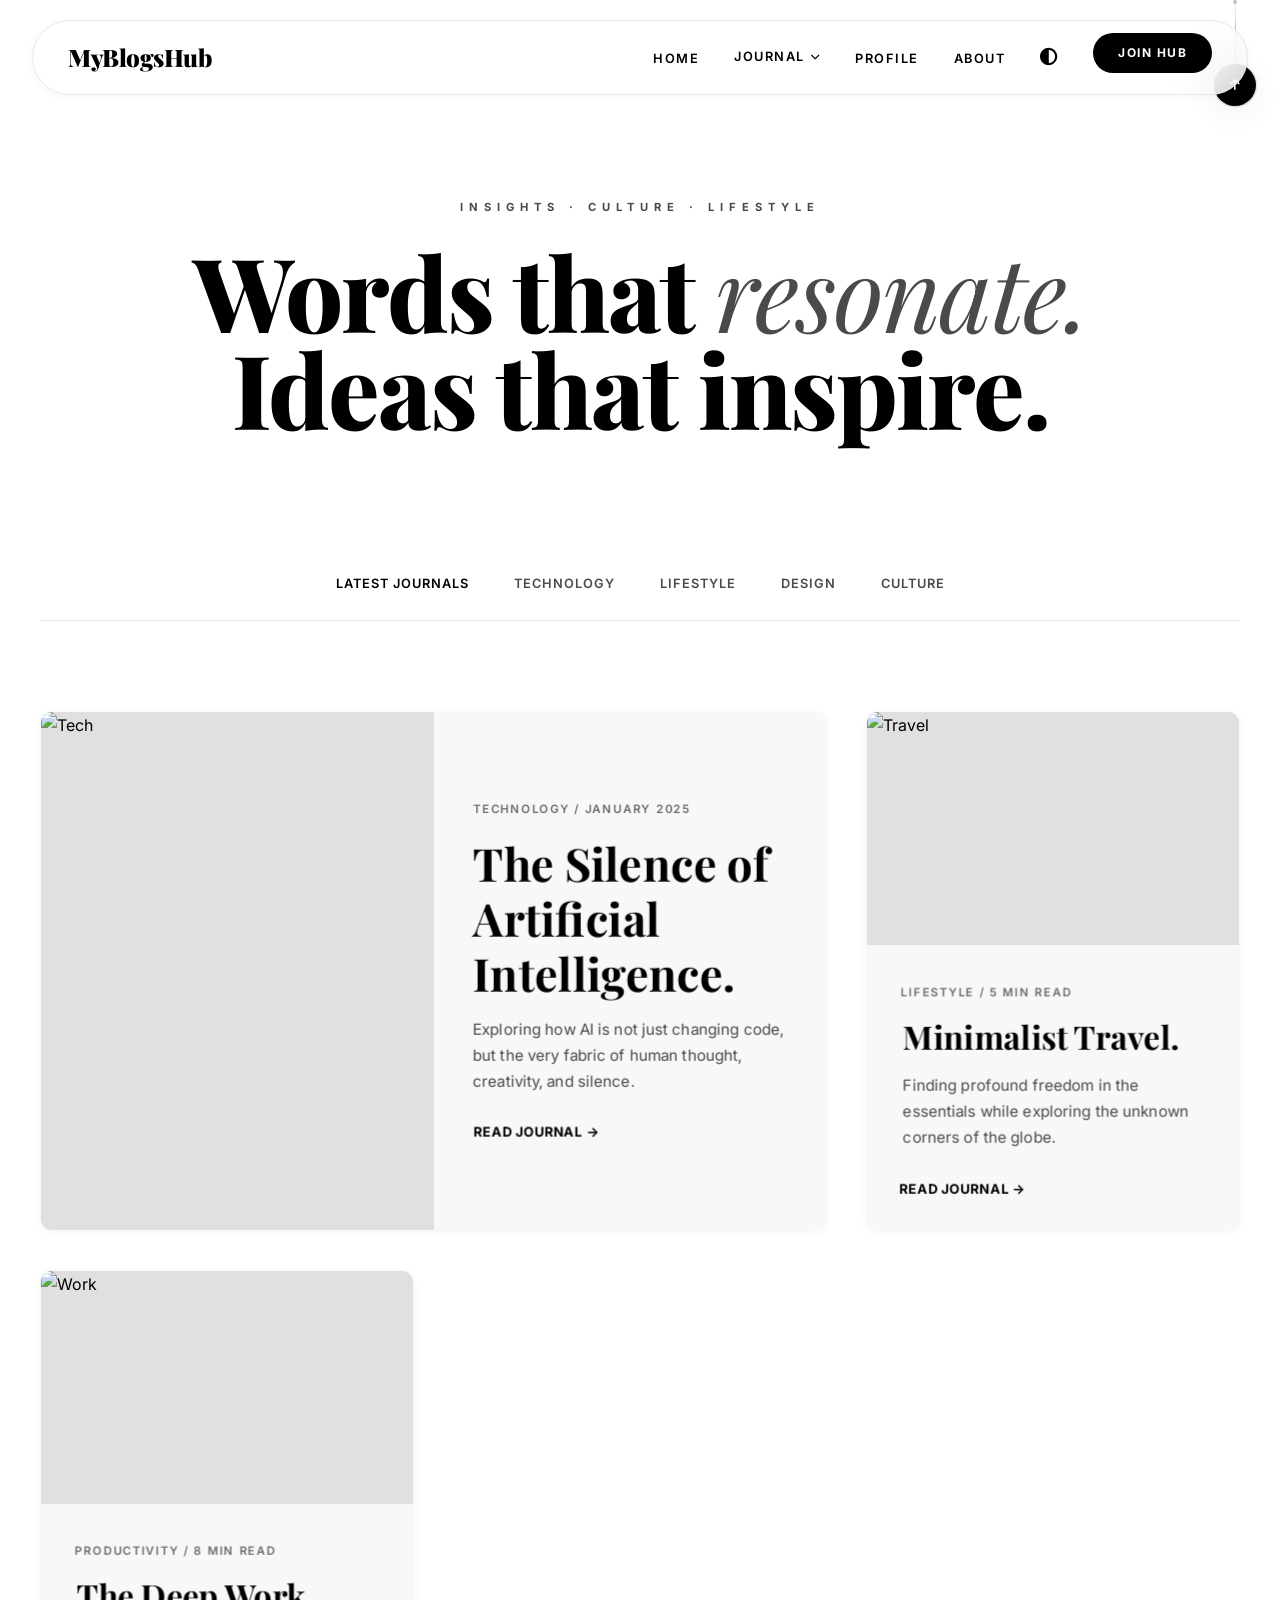
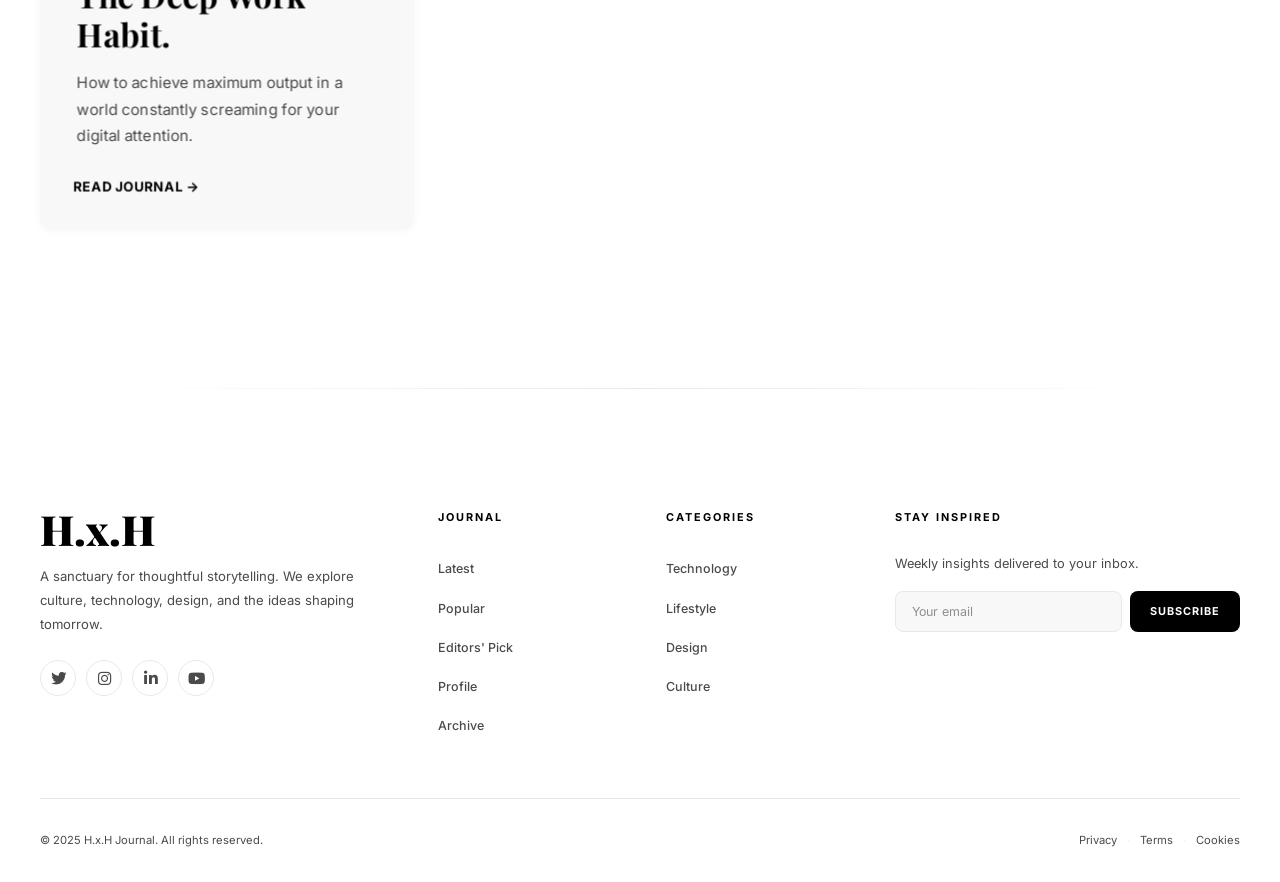
==== commit db83d38c: "perf: GPU acceleration, mobile anim reduction, content-visibility, body layer" ====
--- a/index.html
+++ b/index.html
@@ -5,7 +5,7 @@
   <meta name="viewport" content="width=device-width, initial-scale=1.0">
   <title>H.x.H – Premium Responsive Journal</title>
   <link rel="stylesheet" href="https://cdnjs.cloudflare.com/ajax/libs/font-awesome/6.0.0-beta3/css/all.min.css">
-  <link rel="stylesheet" href="css/style.css?v=16">
+  <link rel="stylesheet" href="css/style.css?v=17">
   <script src="https://cdn.tailwindcss.com"></script>
   <style>
     .hero {
@@ -212,7 +212,7 @@
 
   <script src="https://cdnjs.cloudflare.com/ajax/libs/gsap/3.12.5/gsap.min.js"></script>
   <script src="https://cdnjs.cloudflare.com/ajax/libs/gsap/3.12.5/ScrollTrigger.min.js"></script>
-  <script src="js/app.js?v=16"></script>
+  <script src="js/app.js?v=17"></script>
   <script>
     document.querySelectorAll('.filter-item').forEach(item=>{ item.addEventListener('click',function(){ document.querySelectorAll('.filter-item').forEach(b=>b.classList.remove('active')); this.classList.add('active'); }); });
   </script>
--- a/css/style.css
+++ b/css/style.css
@@ -64,6 +64,11 @@
   -webkit-user-select: none;
   user-select: none;
 }
+@media (max-width: 768px) { body { transition: background-color 0.3s, color 0.3s; } }
+body::before {
+  content: ''; position: fixed; inset: 0; z-index: -1;
+  background: var(--bg-color);
+}
 
 .post-body, .blogs-grid, .blog-card, .card-content {
   -webkit-user-select: text;
@@ -73,15 +78,8 @@
 .container { max-width: 1400px; margin: 0 auto; padding: 0 40px; width: 100%; }
 
 /* ===== HEADER ===== */
-header {
-  position: fixed;
-  top: 20px;
-  left: 0;
-  right: 0;
-  z-index: 1000;
-  transition: transform 0.7s var(--smooth), opacity 0.7s var(--smooth);
-}
-header.hidden { transform: translateY(-130px); opacity: 0; pointer-events: none; }
+  header { position: fixed; top: 20px; left: 0; right: 0; z-index: 1000; transition: transform 0.7s var(--smooth), opacity 0.7s var(--smooth); contain: layout; }
+  header.hidden { transform: translateY(-130px); opacity: 0; pointer-events: none; }
 
 .nav-wrap {
   margin: 0 auto;
@@ -114,6 +112,7 @@
   text-decoration: none;
   white-space: nowrap;
   transition: opacity 0.4s var(--smooth), transform 0.5s var(--spring);
+  will-change: transform;
 }
 .logo:hover { opacity: 0.7; transform: scale(1.05); }
 
@@ -234,6 +233,7 @@
   transition: transform 0.5s cubic-bezier(0.25,0.46,0.45,0.94), box-shadow 0.5s cubic-bezier(0.25,0.46,0.45,0.94), border-color 0.5s var(--smooth);
   display: flex; flex-direction: column; border: 1px solid transparent;
   box-shadow: var(--shadow-sm); position: relative;
+  contain: layout style; will-change: transform;
 }
 @media (hover: hover) {
   .blog-card:hover { transform: translateY(-8px) scale(1.01); box-shadow: var(--shadow-hover); border-color: var(--border-color); }
@@ -373,13 +373,13 @@
 }
 
 /* ===== SCROLL PROGRESS BAR ===== */
-#scrollProgress { position: fixed; top: 0; left: 0; width: 0; height: 2px; background: var(--text-color); z-index: 10001; pointer-events: none; transition: opacity 0.4s; }
+#scrollProgress { position: fixed; top: 0; left: 0; width: 0; height: 2px; background: var(--text-color); z-index: 10001; pointer-events: none; transition: opacity 0.4s; will-change: width, opacity; transform: translateZ(0); }
 
 /* ===== SCROLL RIDER ===== */
 #riderWrap {
   position: fixed; right: 24px; top: 0; z-index: 999;
   display: flex; flex-direction: column; align-items: center;
-  pointer-events: none;
+  pointer-events: none; transform: translateZ(0);
 }
 #riderWrap::before {
   content: ''; display: block; width: 4px; height: 4px;
@@ -426,9 +426,9 @@
 
 /* ===== WORD ANIMATION ===== */
 .word { display: inline-block; overflow: hidden; vertical-align: bottom; }
-.word-inner { display: inline-block; }
+.word-inner { display: inline-block; will-change: transform; }
 
 /* ===== PAGE TRANSITION OVERLAY ===== */
-#pt { position: fixed; top: 0; left: 0; width: 100%; height: 100%; background: var(--bg-color); z-index: 9999; pointer-events: none; display: none; transform-origin: bottom; }
-
-
+#pt { position: fixed; top: 0; left: 0; width: 100%; height: 100%; background: var(--bg-color); z-index: 9999; pointer-events: none; display: none; transform-origin: bottom; transform: translateZ(0); }
+
+
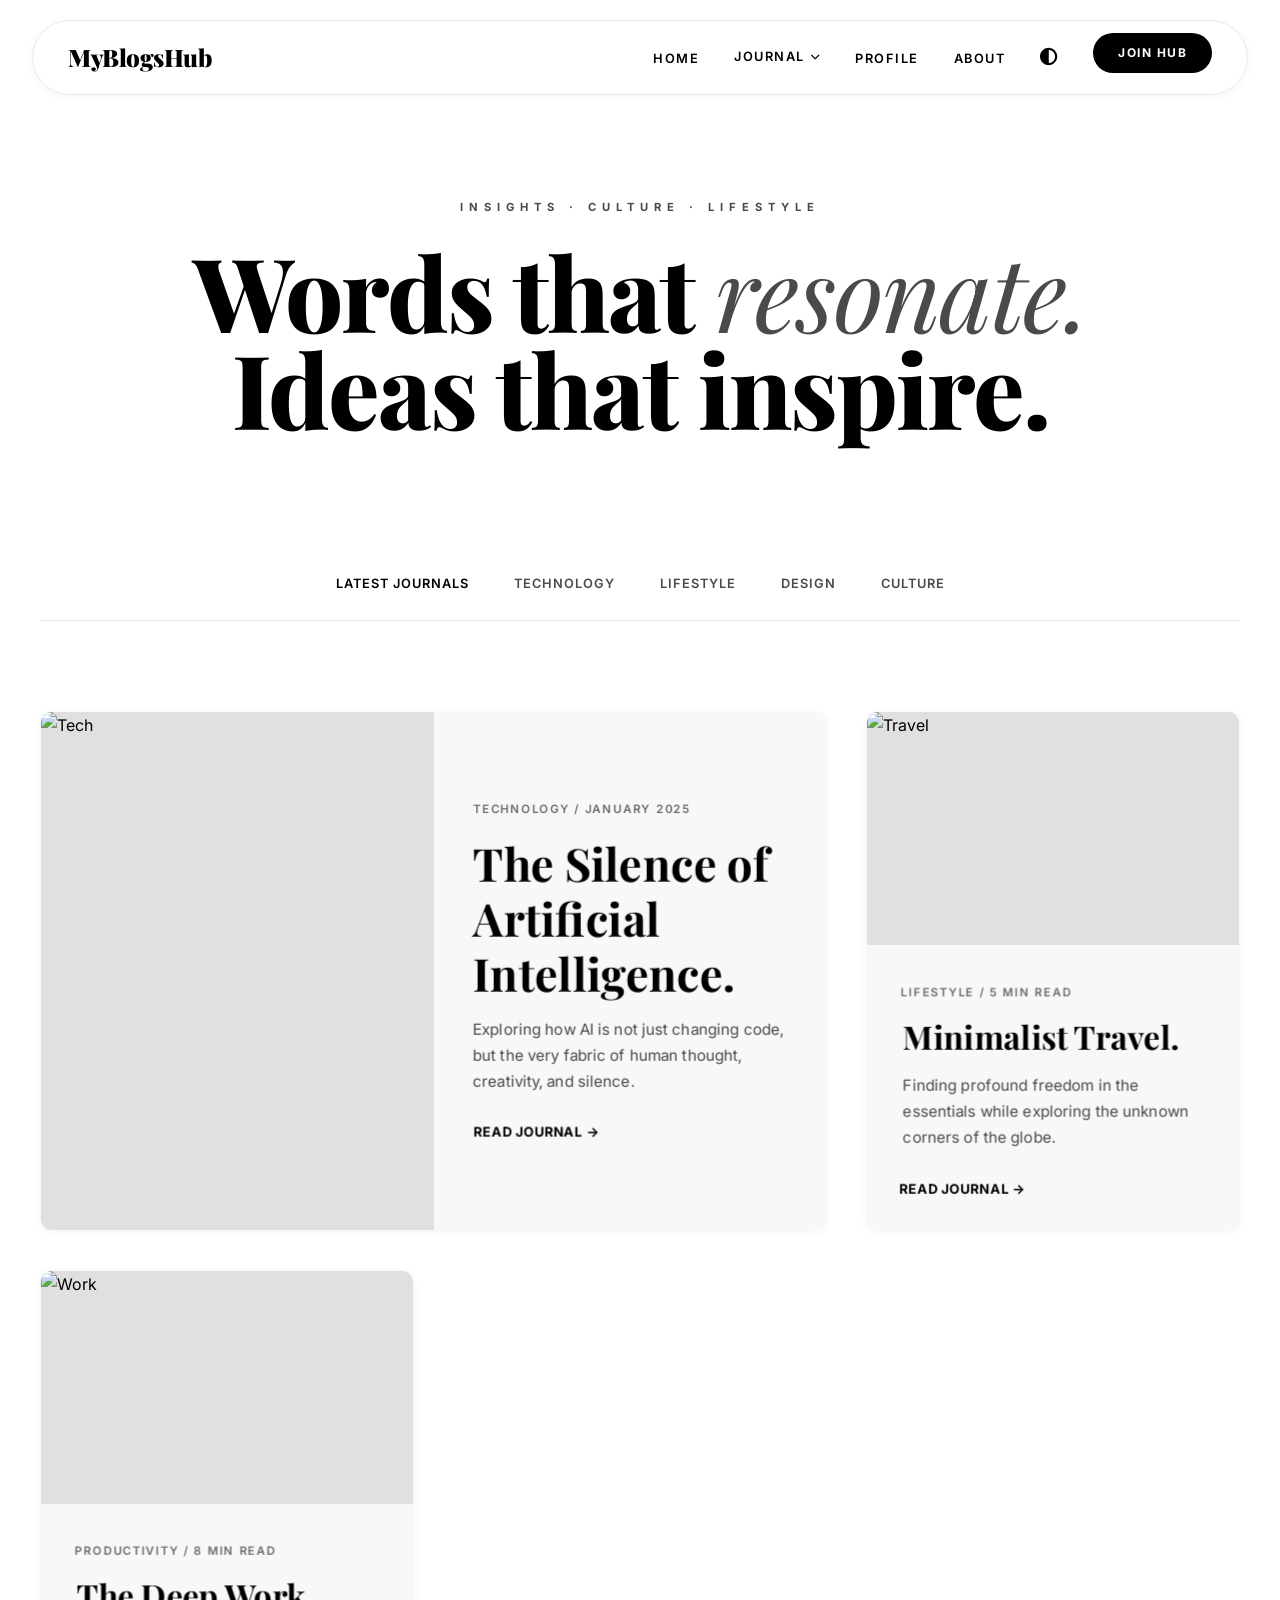
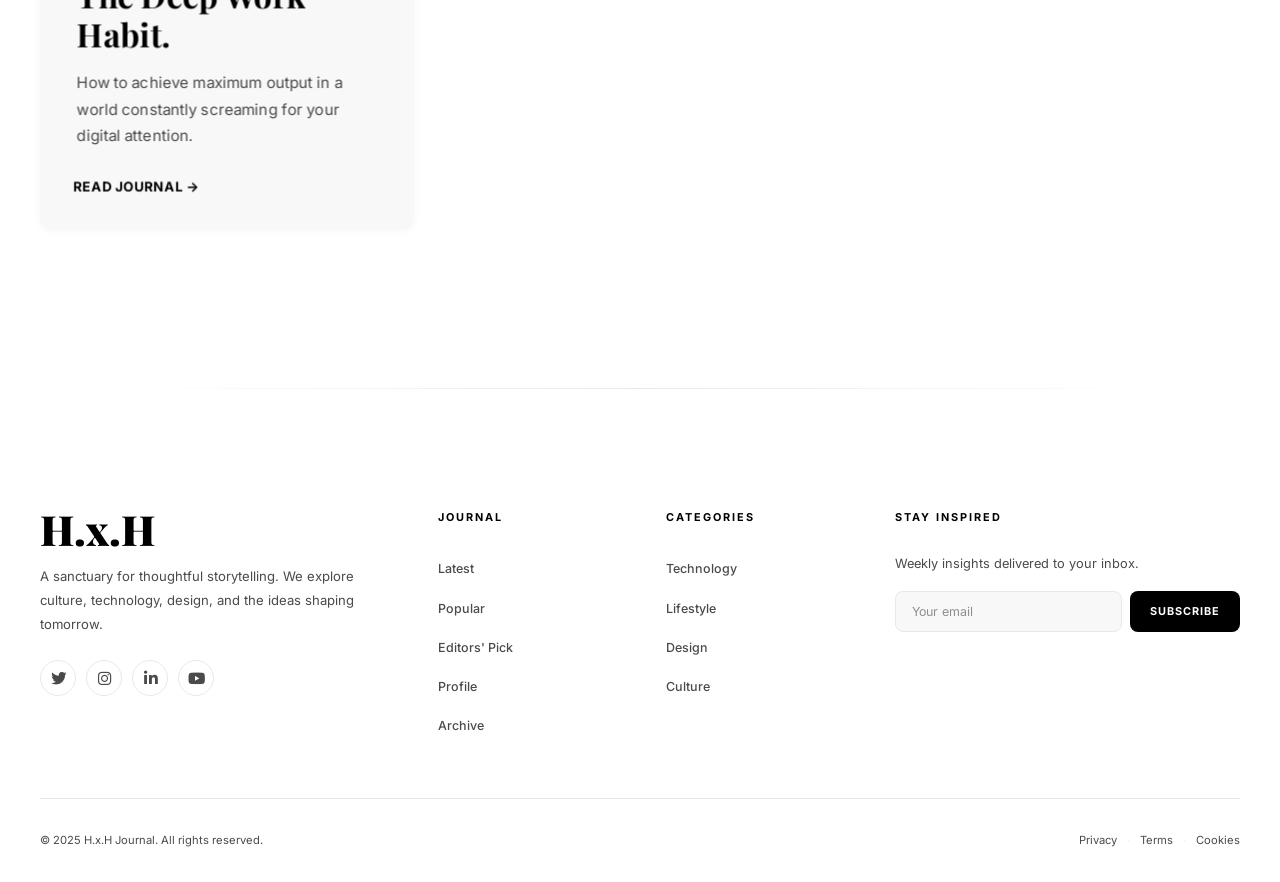
==== commit c80c87c0: "rider: completely removed button+string+all code" ====
--- a/index.html
+++ b/index.html
@@ -5,7 +5,7 @@
   <meta name="viewport" content="width=device-width, initial-scale=1.0">
   <title>H.x.H – Premium Responsive Journal</title>
   <link rel="stylesheet" href="https://cdnjs.cloudflare.com/ajax/libs/font-awesome/6.0.0-beta3/css/all.min.css">
-  <link rel="stylesheet" href="css/style.css?v=17">
+  <link rel="stylesheet" href="css/style.css?v=18">
   <script src="https://cdn.tailwindcss.com"></script>
   <style>
     .hero {
@@ -212,7 +212,7 @@
 
   <script src="https://cdnjs.cloudflare.com/ajax/libs/gsap/3.12.5/gsap.min.js"></script>
   <script src="https://cdnjs.cloudflare.com/ajax/libs/gsap/3.12.5/ScrollTrigger.min.js"></script>
-  <script src="js/app.js?v=17"></script>
+  <script src="js/app.js?v=18"></script>
   <script>
     document.querySelectorAll('.filter-item').forEach(item=>{ item.addEventListener('click',function(){ document.querySelectorAll('.filter-item').forEach(b=>b.classList.remove('active')); this.classList.add('active'); }); });
   </script>
--- a/css/style.css
+++ b/css/style.css
@@ -375,55 +375,6 @@
 /* ===== SCROLL PROGRESS BAR ===== */
 #scrollProgress { position: fixed; top: 0; left: 0; width: 0; height: 2px; background: var(--text-color); z-index: 10001; pointer-events: none; transition: opacity 0.4s; will-change: width, opacity; transform: translateZ(0); }
 
-/* ===== SCROLL RIDER ===== */
-#riderWrap {
-  position: fixed; right: 24px; top: 0; z-index: 999;
-  display: flex; flex-direction: column; align-items: center;
-  pointer-events: none; transform: translateZ(0);
-}
-#riderWrap::before {
-  content: ''; display: block; width: 4px; height: 4px;
-  border-radius: 50%; background: var(--text-color);
-  flex-shrink: 0; opacity: 0.25;
-}
-#riderLine {
-  width: 1px; height: 60px; min-height: 60px;
-  background: linear-gradient(180deg, var(--border-color) 20%, var(--sub-text));
-  flex-shrink: 0; will-change: height;
-}
-#riderBtn {
-  pointer-events: auto; cursor: pointer; user-select: none;
-  width: 42px; height: 42px; border-radius: 50%; border: none;
-  background: var(--text-color); color: var(--bg-color);
-  display: flex; align-items: center; justify-content: center;
-  box-shadow: var(--shadow-md), 0 0 0 1.5px var(--border-color);
-  transition: box-shadow 0.3s, opacity 0.3s;
-  opacity: 0.92;
-}
-#riderBtn:hover {
-  box-shadow: var(--shadow-lg), 0 0 0 1.5px var(--text-color);
-  opacity: 1;
-}
-#riderBtn i {
-  font-size: 0.8rem; line-height: 1;
-  transition: transform 0.3s var(--smooth);
-}
-#riderBtn:hover i { transform: translateY(-3px); }
-@media (max-width: 768px) {
-  #riderWrap { right: 16px; }
-  #riderLine { height: 45px; min-height: 45px; }
-  #riderBtn { width: 36px; height: 36px; }
-  #riderBtn i { font-size: 0.7rem; }
-  #riderWrap::before { width: 3px; height: 3px; }
-}
-@media (max-width: 420px) {
-  #riderWrap { right: 10px; }
-  #riderLine { height: 35px; min-height: 35px; }
-  #riderBtn { width: 32px; height: 32px; }
-  #riderBtn i { font-size: 0.6rem; }
-  #riderWrap::before { width: 2px; height: 2px; }
-}
-
 /* ===== WORD ANIMATION ===== */
 .word { display: inline-block; overflow: hidden; vertical-align: bottom; }
 .word-inner { display: inline-block; will-change: transform; }
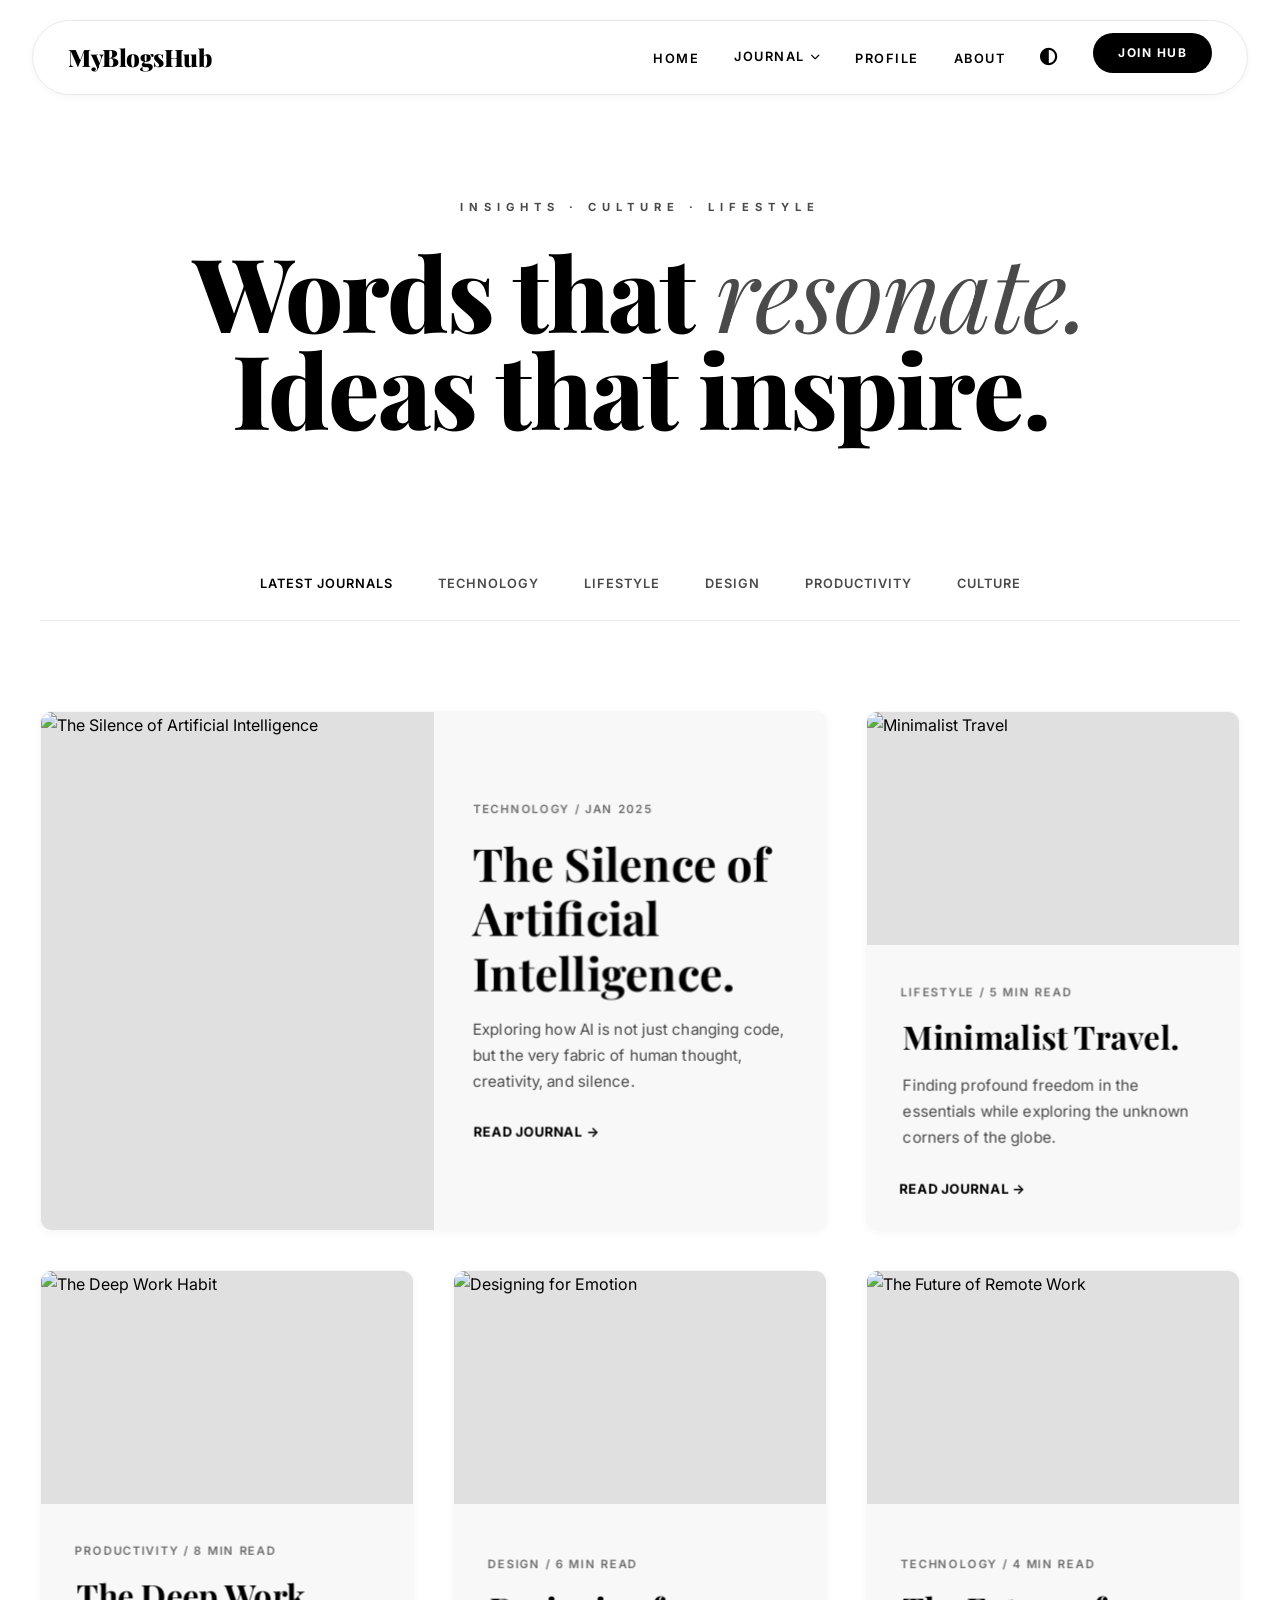
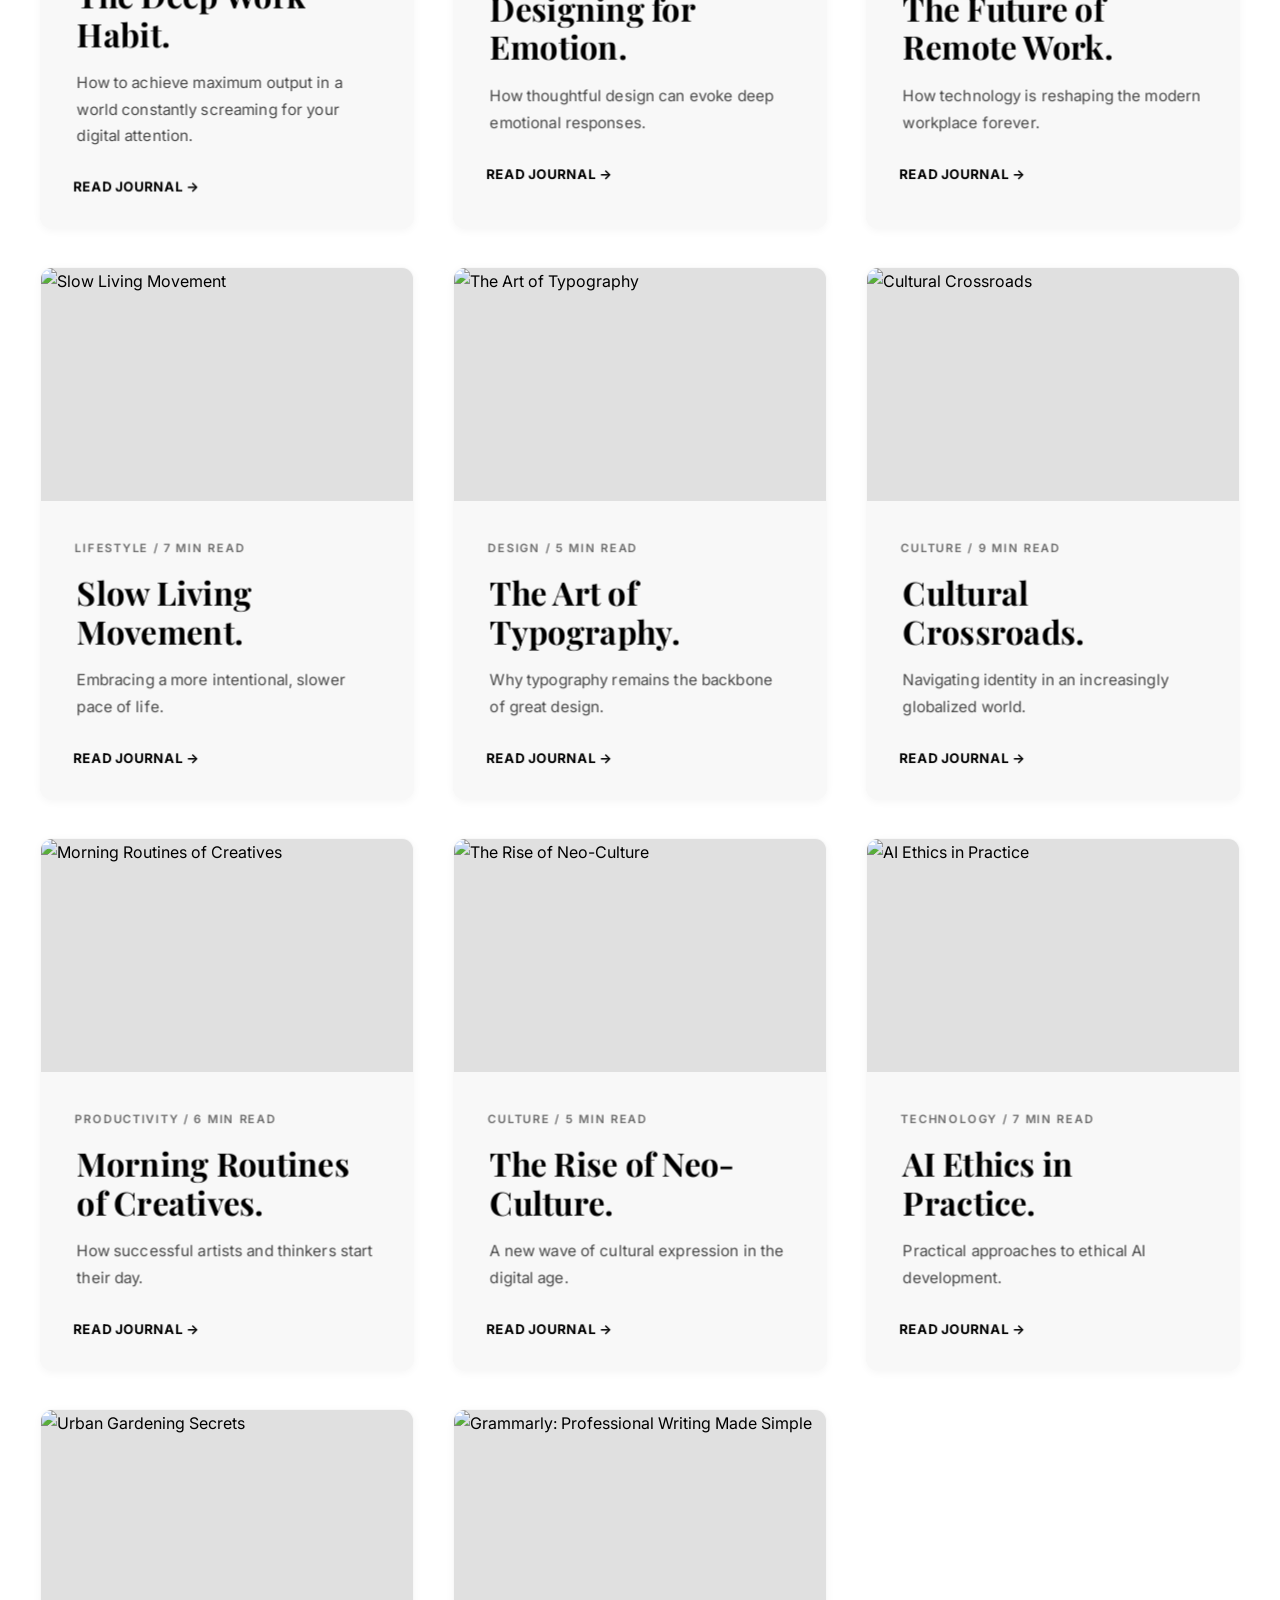
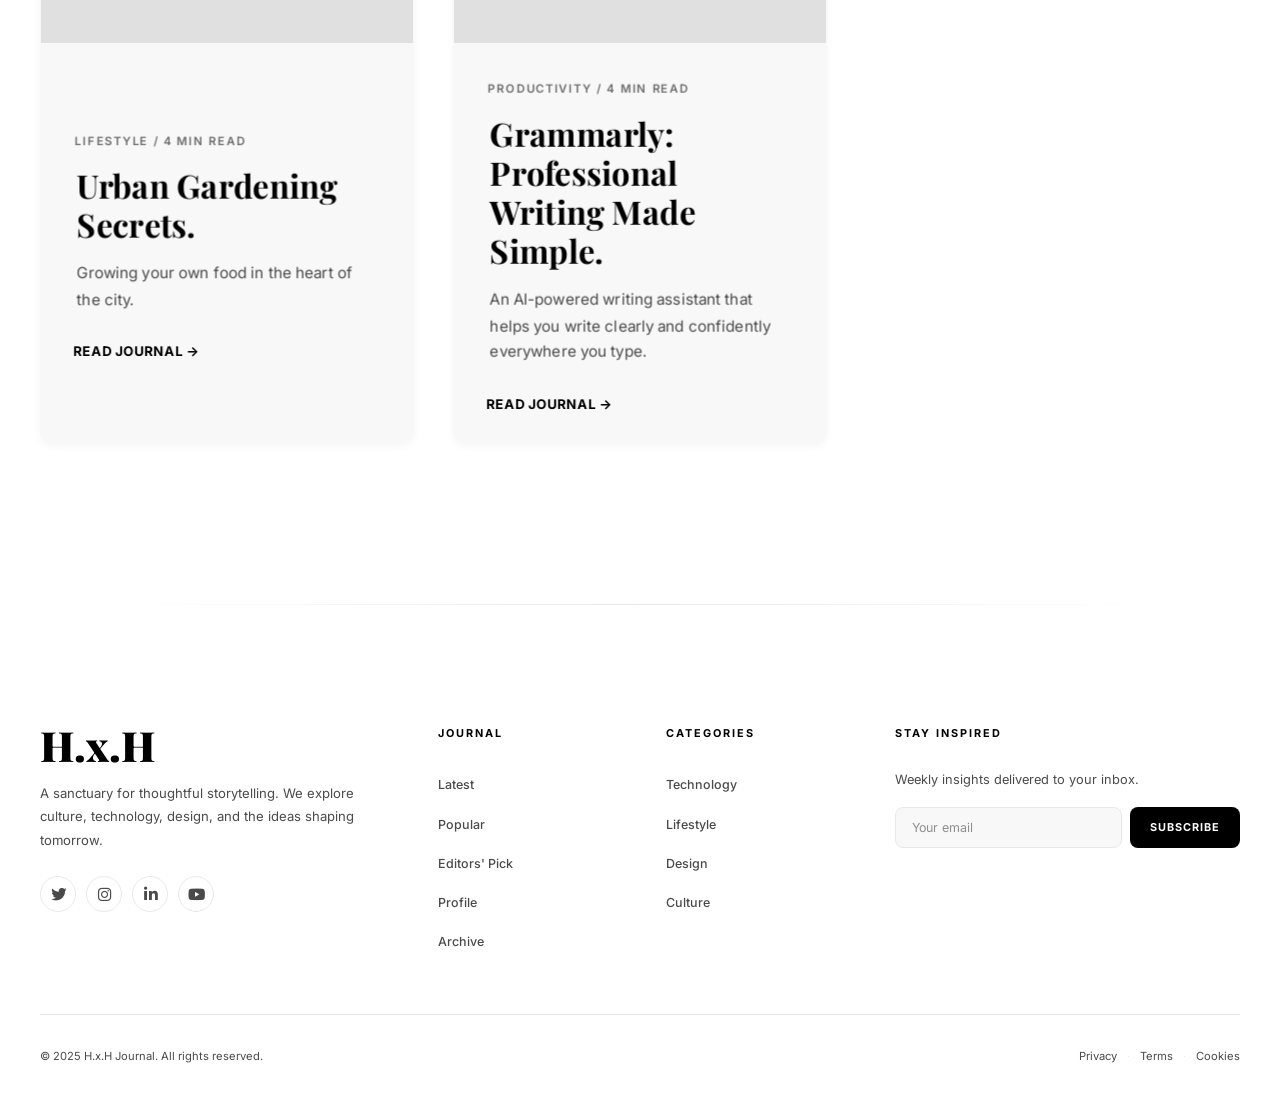
==== commit b03afd42: "major update: perf fix, auth system, missing pages, blog dedup" ====
--- a/index.html
+++ b/index.html
@@ -4,8 +4,11 @@
   <meta charset="UTF-8">
   <meta name="viewport" content="width=device-width, initial-scale=1.0">
   <title>H.x.H – Premium Responsive Journal</title>
+  <link rel="preconnect" href="https://fonts.googleapis.com">
+  <link rel="preconnect" href="https://fonts.gstatic.com" crossorigin>
+  <link rel="preconnect" href="https://cdnjs.cloudflare.com">
   <link rel="stylesheet" href="https://cdnjs.cloudflare.com/ajax/libs/font-awesome/6.0.0-beta3/css/all.min.css">
-  <link rel="stylesheet" href="css/style.css?v=18">
+  <link rel="stylesheet" href="css/style.css?v=23">
   <script src="https://cdn.tailwindcss.com"></script>
   <style>
     .hero {
@@ -155,37 +158,10 @@
         <button class="filter-item ripple-btn">Technology</button>
         <button class="filter-item ripple-btn">Lifestyle</button>
         <button class="filter-item ripple-btn">Design</button>
+        <button class="filter-item ripple-btn">Productivity</button>
         <button class="filter-item ripple-btn">Culture</button>
       </div>
-      <div class="blog-masonry" id="blogGrid">
-        <article class="blog-card featured tilt-card">
-          <div class="card-img-wrap"><img src="https://images.unsplash.com/photo-1499750310107-5fef28a66643?auto=format&fit=crop&w=1200&q=80" alt="Tech" loading="lazy"></div>
-          <div class="card-content tilt-card-inner">
-            <span class="card-meta">Technology / January 2025</span>
-            <h2 class="card-title">The Silence of Artificial Intelligence.</h2>
-            <p class="card-desc">Exploring how AI is not just changing code, but the very fabric of human thought, creativity, and silence.</p>
-            <a href="post.html?id=0" class="card-link">Read Journal &rarr;</a>
-          </div>
-        </article>
-        <article class="blog-card tilt-card">
-          <div class="card-img-wrap"><img src="https://images.unsplash.com/photo-1516483638261-f4dbaf036963?auto=format&fit=crop&w=800&q=80" alt="Travel" loading="lazy"></div>
-          <div class="card-content tilt-card-inner">
-            <span class="card-meta">Lifestyle / 5 min read</span>
-            <h2 class="card-title">Minimalist Travel.</h2>
-            <p class="card-desc">Finding profound freedom in the essentials while exploring the unknown corners of the globe.</p>
-            <a href="post.html?id=1" class="card-link">Read Journal &rarr;</a>
-          </div>
-        </article>
-        <article class="blog-card tilt-card">
-          <div class="card-img-wrap"><img src="https://images.unsplash.com/photo-1515378791036-0648a3ef77b2?auto=format&fit=crop&w=800&q=80" alt="Work" loading="lazy"></div>
-          <div class="card-content tilt-card-inner">
-            <span class="card-meta">Productivity / 8 min read</span>
-            <h2 class="card-title">The Deep Work Habit.</h2>
-            <p class="card-desc">How to achieve maximum output in a world constantly screaming for your digital attention.</p>
-            <a href="post.html?id=2" class="card-link">Read Journal &rarr;</a>
-          </div>
-        </article>
-      </div>
+      <div class="blog-masonry" id="blogGrid"></div>
     </section>
   </main>
 
@@ -204,7 +180,7 @@
         </div>
         <div class="footer-col"><h4>Journal</h4><ul class="footer-links"><li><a href="blogs.html?category=all">Latest</a></li><li><a href="blogs.html?category=all">Popular</a></li><li><a href="blogs.html?category=all">Editors' Pick</a></li><li><a href="profile.html">Profile</a></li><li><a href="blogs.html?category=all">Archive</a></li></ul></div>
         <div class="footer-col"><h4>Categories</h4><ul class="footer-links"><li><a href="blogs.html?category=technology">Technology</a></li><li><a href="blogs.html?category=lifestyle">Lifestyle</a></li><li><a href="blogs.html?category=design">Design</a></li><li><a href="blogs.html?category=culture">Culture</a></li></ul></div>
-        <div class="footer-col"><h4>Stay Inspired</h4><p class="newsletter-text">Weekly insights delivered to your inbox.</p><form class="newsletter-form" onsubmit="event.preventDefault();this.querySelector('input').value='';this.querySelector('button').textContent='Subscribed!';setTimeout(()=>this.querySelector('button').textContent='Subscribe',2000);"><input type="email" placeholder="Your email" required><button type="submit">Subscribe</button></form></div>
+        <div class="footer-col"><h4>Stay Inspired</h4><p class="newsletter-text">Weekly insights delivered to your inbox.</p><form class="newsletter-form" onsubmit="hxhNewsletter(this);return false;"><input type="email" placeholder="Your email" required><button type="submit">Subscribe</button></form></div>
       </div>
       <div class="footer-bottom"><span>&copy; 2025 H.x.H Journal. All rights reserved.</span><div class="footer-links-row"><a href="#">Privacy</a><span class="dot">&middot;</span><a href="#">Terms</a><span class="dot">&middot;</span><a href="#">Cookies</a></div></div>
     </div>
@@ -212,11 +188,33 @@
 
   <script src="https://cdnjs.cloudflare.com/ajax/libs/gsap/3.12.5/gsap.min.js"></script>
   <script src="https://cdnjs.cloudflare.com/ajax/libs/gsap/3.12.5/ScrollTrigger.min.js"></script>
-  <script src="js/app.js?v=18"></script>
+  <script src="js/blog-data.js"></script>
+  <script src="js/auth.js"></script>
+  <script src="js/app.js?v=23"></script>
   <script>
-    document.querySelectorAll('.filter-item').forEach(item=>{ item.addEventListener('click',function(){ document.querySelectorAll('.filter-item').forEach(b=>b.classList.remove('active')); this.classList.add('active'); }); });
+    var catMap = { 'Latest Journals':'all', 'Technology':'technology', 'Lifestyle':'lifestyle', 'Design':'design', 'Culture':'culture', 'Productivity':'productivity' };
+    var catReverse = { 'all':'Latest Journals', 'technology':'Technology', 'lifestyle':'Lifestyle', 'design':'Design', 'culture':'Culture', 'productivity':'Productivity' };
+    var currentCat = 'all';
+    function renderHomeBlogs(cat) {
+      var grid = document.getElementById('blogGrid');
+      var filtered = cat === 'all' ? allBlogs : allBlogs.filter(function(b){ return b.category === cat; });
+      if (filtered.length === 0) { grid.innerHTML = '<div class="no-results">No journals in this category yet.</div>'; return; }
+      grid.innerHTML = filtered.map(function(b,i){
+        return '<article class="blog-card' + (i===0?' featured':'') + ' tilt-card" style="animation:fadeUp 0.5s ' + (i*0.06) + 's cubic-bezier(0.19,1,0.22,1) both;"><div class="card-img-wrap"><img src="' + b.img + '" alt="' + b.title + '" loading="lazy"></div><div class="card-content tilt-card-inner"><span class="card-meta">' + b.meta + '</span><h2 class="card-title">' + b.title + '.</h2><p class="card-desc">' + b.desc + '</p><a href="post.html?id=' + b.id + '" class="card-link">Read Journal &rarr;</a></div></article>';
+      }).join('');
+    }
+    document.querySelectorAll('.filter-bar .filter-item').forEach(function(item){
+      item.addEventListener('click', function(){
+        document.querySelectorAll('.filter-bar .filter-item').forEach(function(b){ b.classList.remove('active'); });
+        this.classList.add('active');
+        currentCat = catMap[this.textContent.trim()] || 'all';
+        renderHomeBlogs(currentCat);
+      });
+    });
+    renderHomeBlogs('all');
   </script>
 
 <div id="pt" style="position:fixed;top:0;left:0;width:100%;height:100%;background:var(--bg-color);z-index:9999;pointer-events:none;display:none;transform-origin:bottom;"></div>
 </body>
 </html>
+
--- a/css/style.css
+++ b/css/style.css
@@ -37,6 +37,8 @@
 
 * { margin:0; padding:0; box-sizing:border-box; }
 
+::before, ::after { backface-visibility: hidden; }
+
 html {
   scroll-behavior: smooth;
   -webkit-tap-highlight-color: transparent;
@@ -63,6 +65,8 @@
   min-height: 100vh;
   -webkit-user-select: none;
   user-select: none;
+  -webkit-backface-visibility: hidden;
+  backface-visibility: hidden;
 }
 @media (max-width: 768px) { body { transition: background-color 0.3s, color 0.3s; } }
 body::before {
